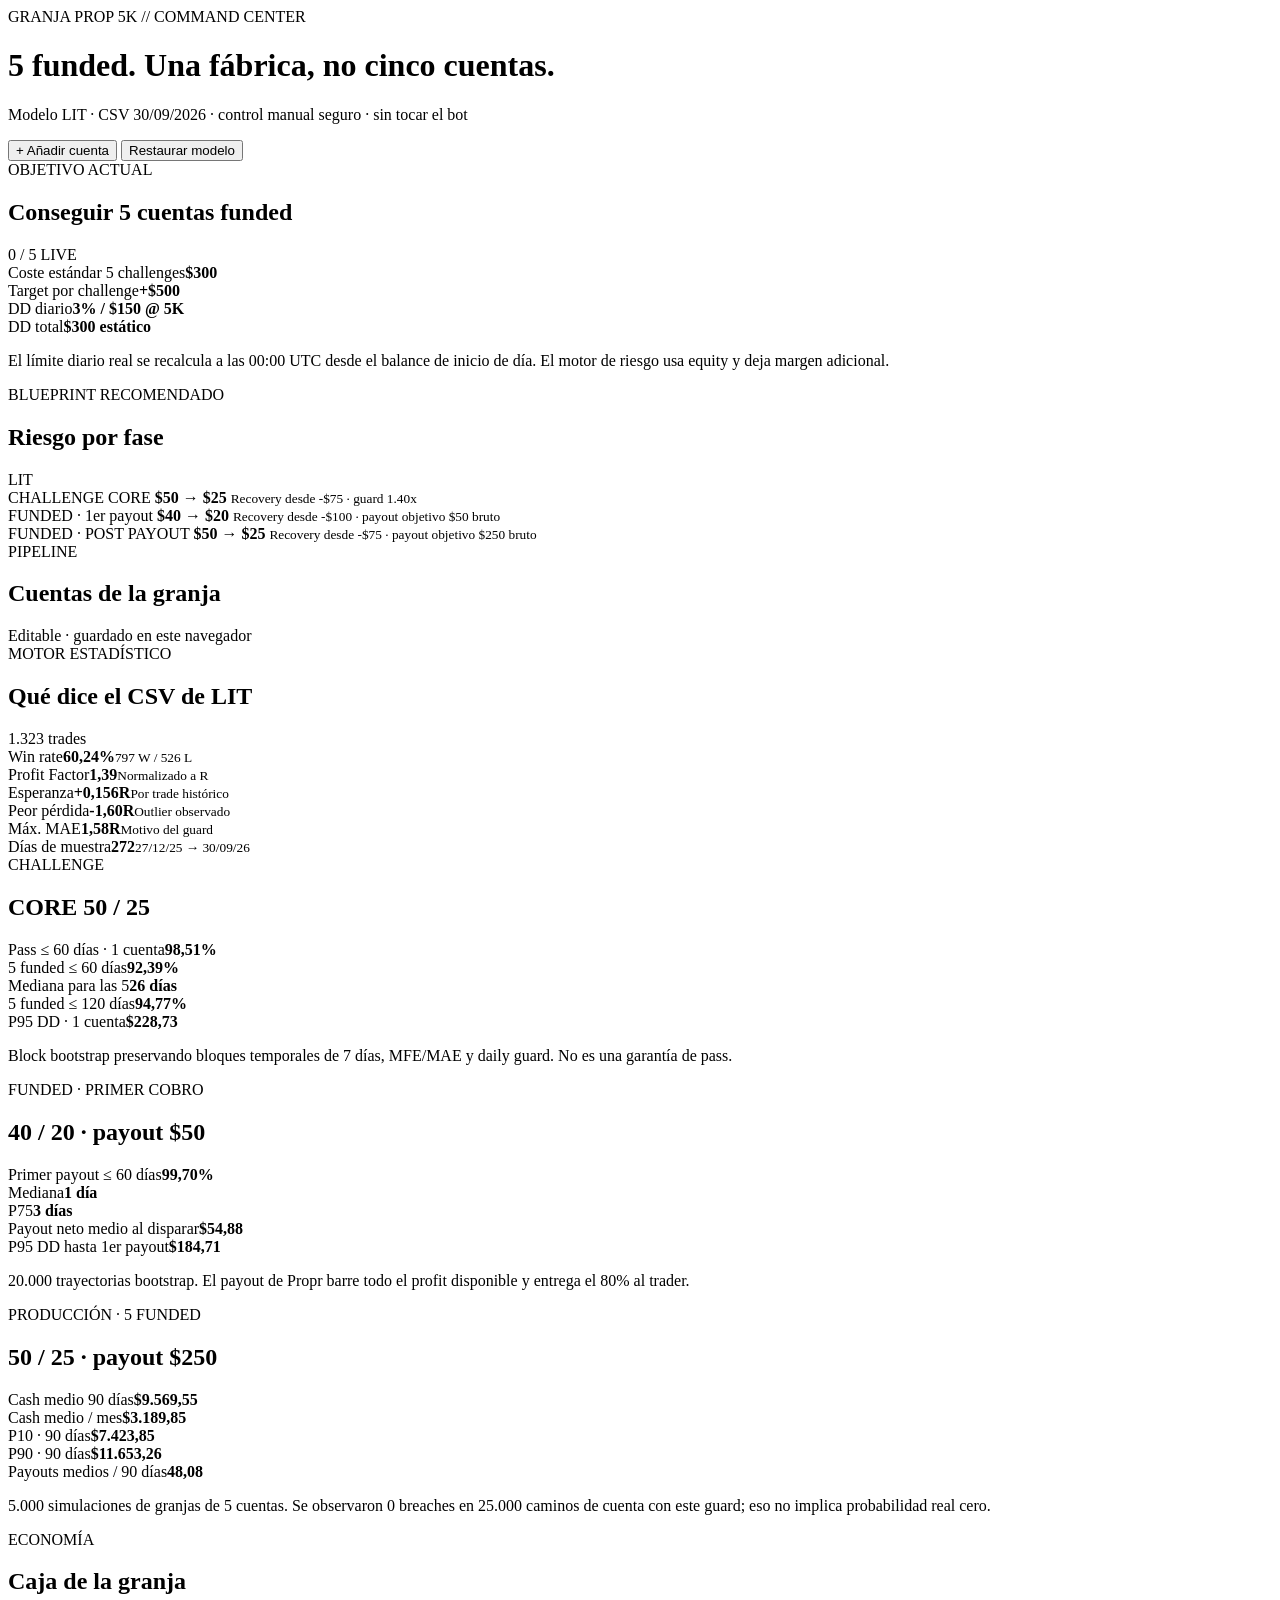
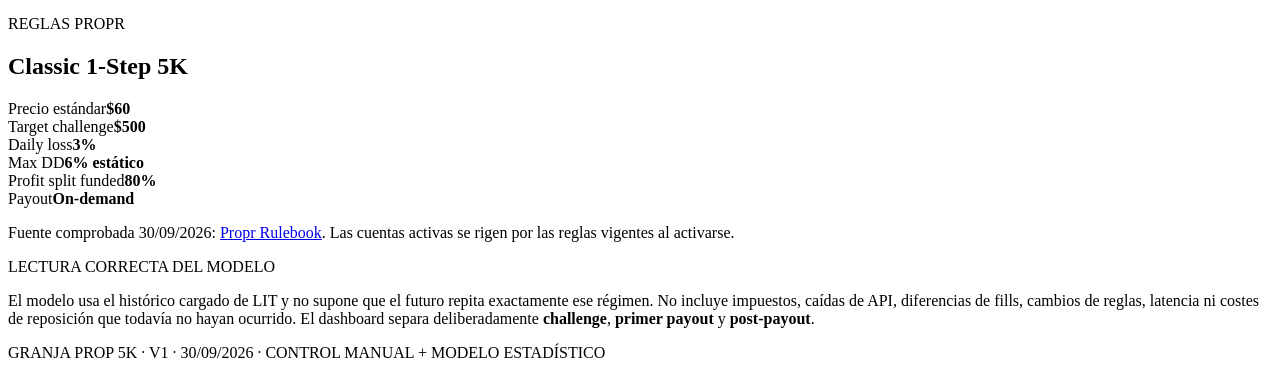
==== granja.html @ 225d1916 "Add GRANJA PROP 5K dashboard" ====
<!doctype html>
<html lang="es">
<head>
<meta charset="utf-8">
<meta name="viewport" content="width=device-width,initial-scale=1,viewport-fit=cover">
<title>GRANJA PROP 5K // COMMAND CENTER</title>
<link rel="stylesheet" href="granja.css">
</head>
<body>
<div class="shell">
  <div class="beam"></div>
  <header class="hero">
    <div>
      <div class="kicker">GRANJA PROP 5K // COMMAND CENTER</div>
      <h1>5 funded. Una fábrica, no cinco cuentas.</h1>
      <p class="sub">Modelo LIT · CSV 30/09/2026 · control manual seguro · sin tocar el bot</p>
    </div>
    <div class="hero-actions">
      <button id="addAccount" class="btn">+ Añadir cuenta</button>
      <button id="resetDemo" class="btn ghost">Restaurar modelo</button>
    </div>
  </header>

  <section class="kpis" id="topKpis"></section>

  <section class="split">
    <article class="panel objective">
      <div class="panel-head">
        <div>
          <span class="eyebrow">OBJETIVO ACTUAL</span>
          <h2 id="nextObjective">Conseguir 5 cuentas funded</h2>
        </div>
        <span class="pill cyan" id="livePill">0 / 5 LIVE</span>
      </div>
      <div class="big-progress"><span id="liveProgress"></span></div>
      <div class="objective-grid">
        <div><span>Coste estándar 5 challenges</span><strong>$300</strong></div>
        <div><span>Target por challenge</span><strong>+$500</strong></div>
        <div><span>DD diario</span><strong>3% / $150 @ 5K</strong></div>
        <div><span>DD total</span><strong>$300 estático</strong></div>
      </div>
      <p class="note">El límite diario real se recalcula a las 00:00 UTC desde el balance de inicio de día. El motor de riesgo usa equity y deja margen adicional.</p>
    </article>

    <article class="panel blueprint">
      <div class="panel-head">
        <div>
          <span class="eyebrow">BLUEPRINT RECOMENDADO</span>
          <h2>Riesgo por fase</h2>
        </div>
        <span class="pill green">LIT</span>
      </div>
      <div class="phase-grid">
        <div class="phase">
          <span>CHALLENGE CORE</span>
          <strong>$50 → $25</strong>
          <small>Recovery desde -$75 · guard 1.40x</small>
        </div>
        <div class="phase">
          <span>FUNDED · 1er payout</span>
          <strong>$40 → $20</strong>
          <small>Recovery desde -$100 · payout objetivo $50 bruto</small>
        </div>
        <div class="phase">
          <span>FUNDED · POST PAYOUT</span>
          <strong>$50 → $25</strong>
          <small>Recovery desde -$75 · payout objetivo $250 bruto</small>
        </div>
      </div>
    </article>
  </section>

  <section class="panel">
    <div class="panel-head">
      <div>
        <span class="eyebrow">PIPELINE</span>
        <h2>Cuentas de la granja</h2>
      </div>
      <span class="muted">Editable · guardado en este navegador</span>
    </div>
    <div id="accountGrid" class="account-grid"></div>
  </section>

  <section class="panel">
    <div class="panel-head">
      <div>
        <span class="eyebrow">MOTOR ESTADÍSTICO</span>
        <h2>Qué dice el CSV de LIT</h2>
      </div>
      <span class="pill amber">1.323 trades</span>
    </div>
    <div class="stats-grid">
      <div class="stat"><span>Win rate</span><strong>60,24%</strong><small>797 W / 526 L</small></div>
      <div class="stat"><span>Profit Factor</span><strong>1,39</strong><small>Normalizado a R</small></div>
      <div class="stat"><span>Esperanza</span><strong>+0,156R</strong><small>Por trade histórico</small></div>
      <div class="stat"><span>Peor pérdida</span><strong>-1,60R</strong><small>Outlier observado</small></div>
      <div class="stat"><span>Máx. MAE</span><strong>1,58R</strong><small>Motivo del guard</small></div>
      <div class="stat"><span>Días de muestra</span><strong>272</strong><small>27/12/25 → 30/09/26</small></div>
    </div>
  </section>

  <section class="sim-grid">
    <article class="panel sim-card">
      <span class="eyebrow">CHALLENGE</span>
      <h2>CORE 50 / 25</h2>
      <div class="metric-row"><span>Pass ≤ 60 días · 1 cuenta</span><strong>98,51%</strong></div>
      <div class="metric-row"><span>5 funded ≤ 60 días</span><strong>92,39%</strong></div>
      <div class="metric-row"><span>Mediana para las 5</span><strong>26 días</strong></div>
      <div class="metric-row"><span>5 funded ≤ 120 días</span><strong>94,77%</strong></div>
      <div class="metric-row"><span>P95 DD · 1 cuenta</span><strong>$228,73</strong></div>
      <p class="note">Block bootstrap preservando bloques temporales de 7 días, MFE/MAE y daily guard. No es una garantía de pass.</p>
    </article>

    <article class="panel sim-card">
      <span class="eyebrow">FUNDED · PRIMER COBRO</span>
      <h2>40 / 20 · payout $50</h2>
      <div class="metric-row"><span>Primer payout ≤ 60 días</span><strong>99,70%</strong></div>
      <div class="metric-row"><span>Mediana</span><strong>1 día</strong></div>
      <div class="metric-row"><span>P75</span><strong>3 días</strong></div>
      <div class="metric-row"><span>Payout neto medio al disparar</span><strong>$54,88</strong></div>
      <div class="metric-row"><span>P95 DD hasta 1er payout</span><strong>$184,71</strong></div>
      <p class="note">20.000 trayectorias bootstrap. El payout de Propr barre todo el profit disponible y entrega el 80% al trader.</p>
    </article>

    <article class="panel sim-card accent">
      <span class="eyebrow">PRODUCCIÓN · 5 FUNDED</span>
      <h2>50 / 25 · payout $250</h2>
      <div class="metric-row"><span>Cash medio 90 días</span><strong>$9.569,55</strong></div>
      <div class="metric-row"><span>Cash medio / mes</span><strong>$3.189,85</strong></div>
      <div class="metric-row"><span>P10 · 90 días</span><strong>$7.423,85</strong></div>
      <div class="metric-row"><span>P90 · 90 días</span><strong>$11.653,26</strong></div>
      <div class="metric-row"><span>Payouts medios / 90 días</span><strong>48,08</strong></div>
      <p class="note">5.000 simulaciones de granjas de 5 cuentas. Se observaron 0 breaches en 25.000 caminos de cuenta con este guard; eso no implica probabilidad real cero.</p>
    </article>
  </section>

  <section class="split">
    <article class="panel">
      <div class="panel-head">
        <div><span class="eyebrow">ECONOMÍA</span><h2>Caja de la granja</h2></div>
      </div>
      <div class="cash-grid" id="cashGrid"></div>
      <div class="breakbar"><span id="breakBar"></span></div>
      <p class="note" id="cashNote"></p>
    </article>

    <article class="panel">
      <div class="panel-head">
        <div><span class="eyebrow">REGLAS PROPR</span><h2>Classic 1-Step 5K</h2></div>
      </div>
      <div class="rules">
        <div><span>Precio estándar</span><strong>$60</strong></div>
        <div><span>Target challenge</span><strong>$500</strong></div>
        <div><span>Daily loss</span><strong>3%</strong></div>
        <div><span>Max DD</span><strong>6% estático</strong></div>
        <div><span>Profit split funded</span><strong>80%</strong></div>
        <div><span>Payout</span><strong>On-demand</strong></div>
      </div>
      <p class="note">Fuente comprobada 30/09/2026: <a href="https://www.propr.buzz/rules" target="_blank" rel="noreferrer">Propr Rulebook</a>. Las cuentas activas se rigen por las reglas vigentes al activarse.</p>
    </article>
  </section>

  <section class="panel caution">
    <span class="eyebrow">LECTURA CORRECTA DEL MODELO</span>
    <p>El modelo usa el histórico cargado de LIT y no supone que el futuro repita exactamente ese régimen. No incluye impuestos, caídas de API, diferencias de fills, cambios de reglas, latencia ni costes de reposición que todavía no hayan ocurrido. El dashboard separa deliberadamente <b>challenge</b>, <b>primer payout</b> y <b>post-payout</b>.</p>
  </section>

  <footer>GRANJA PROP 5K · V1 · 30/09/2026 · CONTROL MANUAL + MODELO ESTADÍSTICO</footer>
</div>

<script src="granja.js"></script>
</body>
</html>
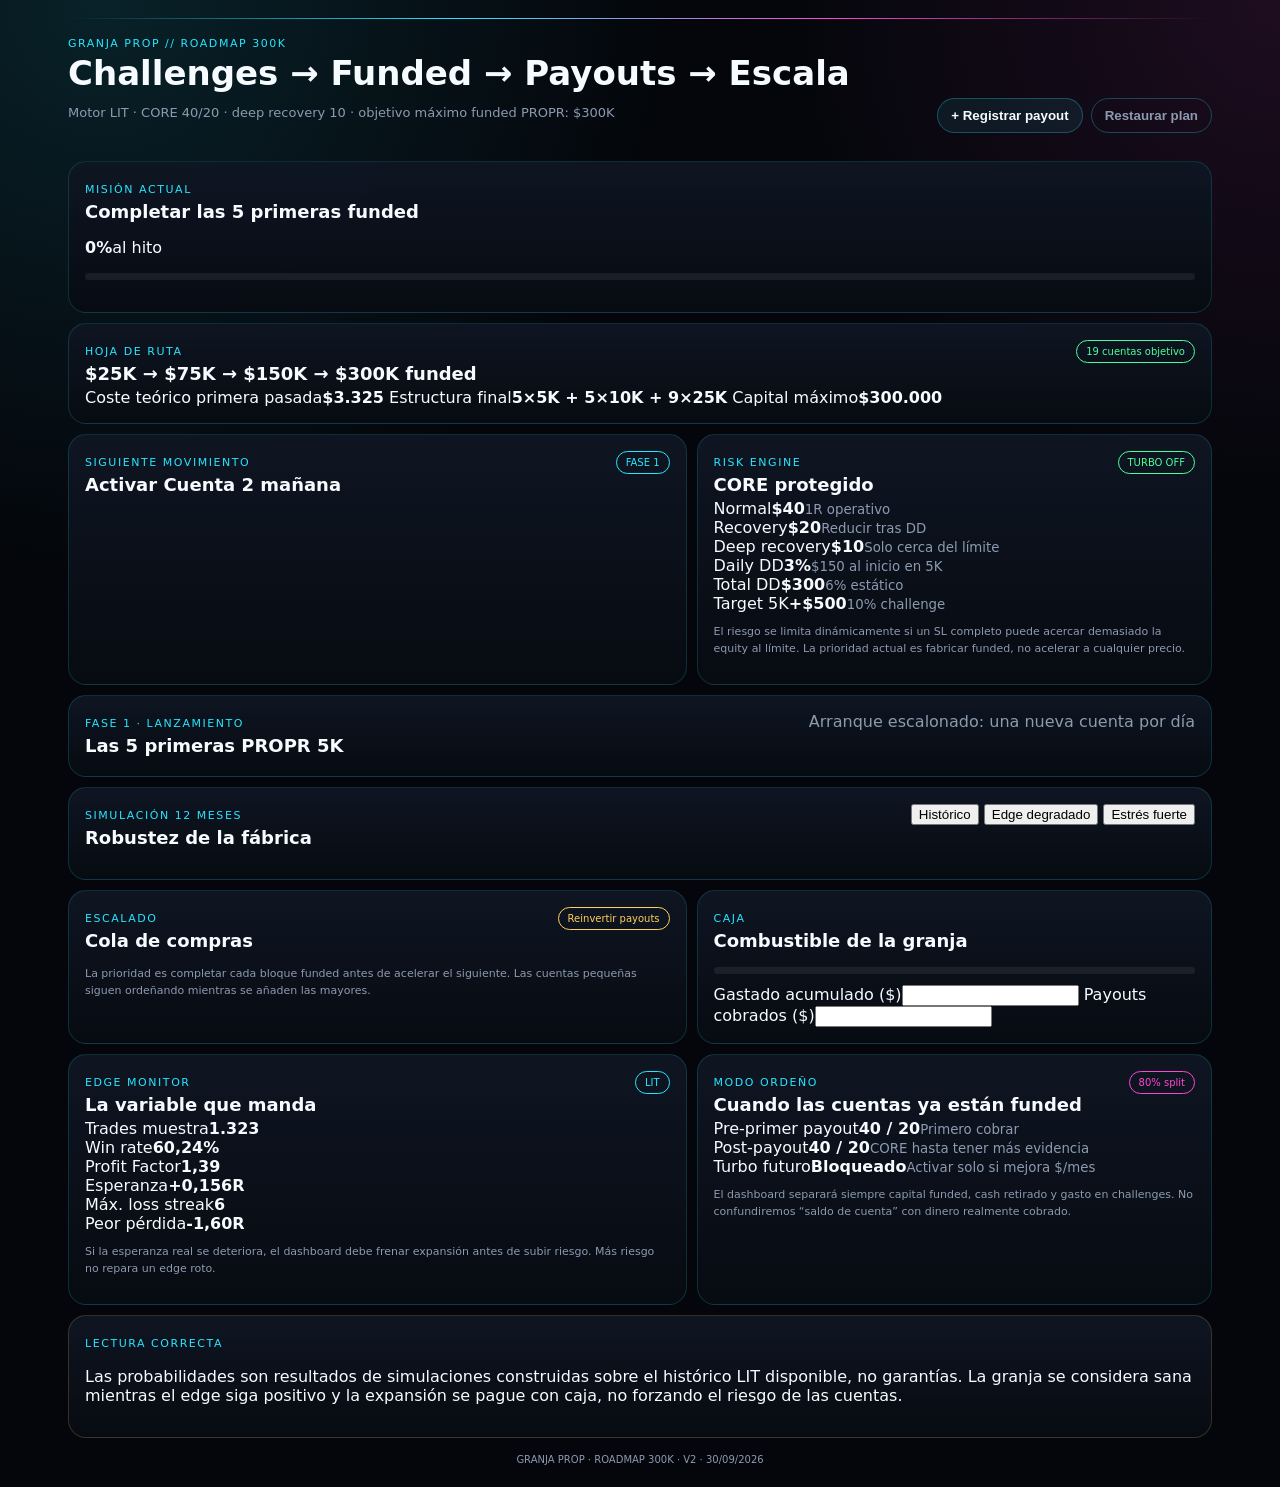
==== commit 2267bb00: "Upgrade GRANJA dashboard roadmap to 300K" ====
--- a/granja.html
+++ b/granja.html
@@ -3,80 +3,97 @@
 <head>
 <meta charset="utf-8">
 <meta name="viewport" content="width=device-width,initial-scale=1,viewport-fit=cover">
-<title>GRANJA PROP 5K // COMMAND CENTER</title>
+<title>GRANJA PROP 5K // ROADMAP 300K</title>
 <link rel="stylesheet" href="granja.css">
 </head>
 <body>
 <div class="shell">
   <div class="beam"></div>
+
   <header class="hero">
     <div>
-      <div class="kicker">GRANJA PROP 5K // COMMAND CENTER</div>
-      <h1>5 funded. Una fábrica, no cinco cuentas.</h1>
-      <p class="sub">Modelo LIT · CSV 30/09/2026 · control manual seguro · sin tocar el bot</p>
+      <div class="kicker">GRANJA PROP // ROADMAP 300K</div>
+      <h1>Challenges → Funded → Payouts → Escala</h1>
+      <p class="sub">Motor LIT · CORE 40/20 · deep recovery 10 · objetivo máximo funded PROPR: $300K</p>
     </div>
     <div class="hero-actions">
-      <button id="addAccount" class="btn">+ Añadir cuenta</button>
-      <button id="resetDemo" class="btn ghost">Restaurar modelo</button>
+      <button class="btn" id="addPayout">+ Registrar payout</button>
+      <button class="btn ghost" id="resetDemo">Restaurar plan</button>
     </div>
   </header>
 
   <section class="kpis" id="topKpis"></section>
 
+  <section class="panel mission">
+    <div class="mission-head">
+      <div>
+        <span class="eyebrow">MISIÓN ACTUAL</span>
+        <h2 id="missionTitle">Completar las 5 primeras funded</h2>
+        <p class="mission-copy" id="missionCopy"></p>
+      </div>
+      <div class="mission-ring" id="missionRing">
+        <div><strong id="missionPct">0%</strong><span>al hito</span></div>
+      </div>
+    </div>
+    <div class="big-progress"><span id="missionBar"></span></div>
+    <div class="mission-grid" id="missionGrid"></div>
+  </section>
+
+  <section class="panel">
+    <div class="panel-head">
+      <div>
+        <span class="eyebrow">HOJA DE RUTA</span>
+        <h2>$25K → $75K → $150K → $300K funded</h2>
+      </div>
+      <span class="pill green">19 cuentas objetivo</span>
+    </div>
+    <div class="roadmap" id="roadmap"></div>
+    <div class="roadmap-summary">
+      <span>Coste teórico primera pasada</span><strong>$3.325</strong>
+      <span>Estructura final</span><strong>5×5K + 5×10K + 9×25K</strong>
+      <span>Capital máximo</span><strong>$300.000</strong>
+    </div>
+  </section>
+
   <section class="split">
-    <article class="panel objective">
+    <article class="panel">
       <div class="panel-head">
         <div>
-          <span class="eyebrow">OBJETIVO ACTUAL</span>
-          <h2 id="nextObjective">Conseguir 5 cuentas funded</h2>
+          <span class="eyebrow">SIGUIENTE MOVIMIENTO</span>
+          <h2 id="nextActionTitle">Activar Cuenta 2 mañana</h2>
         </div>
-        <span class="pill cyan" id="livePill">0 / 5 LIVE</span>
+        <span class="pill cyan" id="nextBuyBadge">FASE 1</span>
       </div>
-      <div class="big-progress"><span id="liveProgress"></span></div>
-      <div class="objective-grid">
-        <div><span>Coste estándar 5 challenges</span><strong>$300</strong></div>
-        <div><span>Target por challenge</span><strong>+$500</strong></div>
-        <div><span>DD diario</span><strong>3% / $150 @ 5K</strong></div>
-        <div><span>DD total</span><strong>$300 estático</strong></div>
-      </div>
-      <p class="note">El límite diario real se recalcula a las 00:00 UTC desde el balance de inicio de día. El motor de riesgo usa equity y deja margen adicional.</p>
+      <div class="next-action" id="nextAction"></div>
     </article>
 
-    <article class="panel blueprint">
+    <article class="panel">
       <div class="panel-head">
         <div>
-          <span class="eyebrow">BLUEPRINT RECOMENDADO</span>
-          <h2>Riesgo por fase</h2>
+          <span class="eyebrow">RISK ENGINE</span>
+          <h2>CORE protegido</h2>
         </div>
-        <span class="pill green">LIT</span>
+        <span class="pill green">TURBO OFF</span>
       </div>
-      <div class="phase-grid">
-        <div class="phase">
-          <span>CHALLENGE CORE</span>
-          <strong>$50 → $25</strong>
-          <small>Recovery desde -$75 · guard 1.40x</small>
-        </div>
-        <div class="phase">
-          <span>FUNDED · 1er payout</span>
-          <strong>$40 → $20</strong>
-          <small>Recovery desde -$100 · payout objetivo $50 bruto</small>
-        </div>
-        <div class="phase">
-          <span>FUNDED · POST PAYOUT</span>
-          <strong>$50 → $25</strong>
-          <small>Recovery desde -$75 · payout objetivo $250 bruto</small>
-        </div>
+      <div class="risk-grid">
+        <div><span>Normal</span><strong>$40</strong><small>1R operativo</small></div>
+        <div><span>Recovery</span><strong>$20</strong><small>Reducir tras DD</small></div>
+        <div><span>Deep recovery</span><strong>$10</strong><small>Solo cerca del límite</small></div>
+        <div><span>Daily DD</span><strong>3%</strong><small>$150 al inicio en 5K</small></div>
+        <div><span>Total DD</span><strong>$300</strong><small>6% estático</small></div>
+        <div><span>Target 5K</span><strong>+$500</strong><small>10% challenge</small></div>
       </div>
+      <p class="note">El riesgo se limita dinámicamente si un SL completo puede acercar demasiado la equity al límite. La prioridad actual es fabricar funded, no acelerar a cualquier precio.</p>
     </article>
   </section>
 
   <section class="panel">
     <div class="panel-head">
       <div>
-        <span class="eyebrow">PIPELINE</span>
-        <h2>Cuentas de la granja</h2>
+        <span class="eyebrow">FASE 1 · LANZAMIENTO</span>
+        <h2>Las 5 primeras PROPR 5K</h2>
       </div>
-      <span class="muted">Editable · guardado en este navegador</span>
+      <span class="muted">Arranque escalonado: una nueva cuenta por día</span>
     </div>
     <div id="accountGrid" class="account-grid"></div>
   </section>
@@ -84,90 +101,94 @@
   <section class="panel">
     <div class="panel-head">
       <div>
-        <span class="eyebrow">MOTOR ESTADÍSTICO</span>
-        <h2>Qué dice el CSV de LIT</h2>
+        <span class="eyebrow">SIMULACIÓN 12 MESES</span>
+        <h2>Robustez de la fábrica</h2>
       </div>
-      <span class="pill amber">1.323 trades</span>
+      <div class="scenario-tabs" id="scenarioTabs">
+        <button data-s="base" class="active">Histórico</button>
+        <button data-s="degraded">Edge degradado</button>
+        <button data-s="stress">Estrés fuerte</button>
+      </div>
     </div>
-    <div class="stats-grid">
-      <div class="stat"><span>Win rate</span><strong>60,24%</strong><small>797 W / 526 L</small></div>
-      <div class="stat"><span>Profit Factor</span><strong>1,39</strong><small>Normalizado a R</small></div>
-      <div class="stat"><span>Esperanza</span><strong>+0,156R</strong><small>Por trade histórico</small></div>
-      <div class="stat"><span>Peor pérdida</span><strong>-1,60R</strong><small>Outlier observado</small></div>
-      <div class="stat"><span>Máx. MAE</span><strong>1,58R</strong><small>Motivo del guard</small></div>
-      <div class="stat"><span>Días de muestra</span><strong>272</strong><small>27/12/25 → 30/09/26</small></div>
-    </div>
+    <div class="scenario-hero" id="scenarioHero"></div>
+    <div class="scenario-grid" id="scenarioGrid"></div>
+    <p class="note" id="scenarioNote"></p>
   </section>
 
-  <section class="sim-grid">
-    <article class="panel sim-card">
-      <span class="eyebrow">CHALLENGE</span>
-      <h2>CORE 50 / 25</h2>
-      <div class="metric-row"><span>Pass ≤ 60 días · 1 cuenta</span><strong>98,51%</strong></div>
-      <div class="metric-row"><span>5 funded ≤ 60 días</span><strong>92,39%</strong></div>
-      <div class="metric-row"><span>Mediana para las 5</span><strong>26 días</strong></div>
-      <div class="metric-row"><span>5 funded ≤ 120 días</span><strong>94,77%</strong></div>
-      <div class="metric-row"><span>P95 DD · 1 cuenta</span><strong>$228,73</strong></div>
-      <p class="note">Block bootstrap preservando bloques temporales de 7 días, MFE/MAE y daily guard. No es una garantía de pass.</p>
+  <section class="split">
+    <article class="panel">
+      <div class="panel-head">
+        <div>
+          <span class="eyebrow">ESCALADO</span>
+          <h2>Cola de compras</h2>
+        </div>
+        <span class="pill amber">Reinvertir payouts</span>
+      </div>
+      <div class="ladder" id="ladder"></div>
+      <p class="note">La prioridad es completar cada bloque funded antes de acelerar el siguiente. Las cuentas pequeñas siguen ordeñando mientras se añaden las mayores.</p>
     </article>
 
-    <article class="panel sim-card">
-      <span class="eyebrow">FUNDED · PRIMER COBRO</span>
-      <h2>40 / 20 · payout $50</h2>
-      <div class="metric-row"><span>Primer payout ≤ 60 días</span><strong>99,70%</strong></div>
-      <div class="metric-row"><span>Mediana</span><strong>1 día</strong></div>
-      <div class="metric-row"><span>P75</span><strong>3 días</strong></div>
-      <div class="metric-row"><span>Payout neto medio al disparar</span><strong>$54,88</strong></div>
-      <div class="metric-row"><span>P95 DD hasta 1er payout</span><strong>$184,71</strong></div>
-      <p class="note">20.000 trayectorias bootstrap. El payout de Propr barre todo el profit disponible y entrega el 80% al trader.</p>
-    </article>
-
-    <article class="panel sim-card accent">
-      <span class="eyebrow">PRODUCCIÓN · 5 FUNDED</span>
-      <h2>50 / 25 · payout $250</h2>
-      <div class="metric-row"><span>Cash medio 90 días</span><strong>$9.569,55</strong></div>
-      <div class="metric-row"><span>Cash medio / mes</span><strong>$3.189,85</strong></div>
-      <div class="metric-row"><span>P10 · 90 días</span><strong>$7.423,85</strong></div>
-      <div class="metric-row"><span>P90 · 90 días</span><strong>$11.653,26</strong></div>
-      <div class="metric-row"><span>Payouts medios / 90 días</span><strong>48,08</strong></div>
-      <p class="note">5.000 simulaciones de granjas de 5 cuentas. Se observaron 0 breaches en 25.000 caminos de cuenta con este guard; eso no implica probabilidad real cero.</p>
+    <article class="panel">
+      <div class="panel-head">
+        <div>
+          <span class="eyebrow">CAJA</span>
+          <h2>Combustible de la granja</h2>
+        </div>
+      </div>
+      <div class="cash-grid" id="cashGrid"></div>
+      <div class="breakbar"><span id="breakBar"></span></div>
+      <p class="note" id="cashNote"></p>
+      <div class="cash-edit">
+        <label>Gastado acumulado ($)<input id="spentInput" type="number" min="0" step="1"></label>
+        <label>Payouts cobrados ($)<input id="withdrawnInput" type="number" min="0" step="1"></label>
+      </div>
     </article>
   </section>
 
   <section class="split">
     <article class="panel">
       <div class="panel-head">
-        <div><span class="eyebrow">ECONOMÍA</span><h2>Caja de la granja</h2></div>
+        <div>
+          <span class="eyebrow">EDGE MONITOR</span>
+          <h2>La variable que manda</h2>
+        </div>
+        <span class="pill cyan">LIT</span>
       </div>
-      <div class="cash-grid" id="cashGrid"></div>
-      <div class="breakbar"><span id="breakBar"></span></div>
-      <p class="note" id="cashNote"></p>
+      <div class="edge-grid">
+        <div><span>Trades muestra</span><strong>1.323</strong></div>
+        <div><span>Win rate</span><strong>60,24%</strong></div>
+        <div><span>Profit Factor</span><strong>1,39</strong></div>
+        <div><span>Esperanza</span><strong>+0,156R</strong></div>
+        <div><span>Máx. loss streak</span><strong>6</strong></div>
+        <div><span>Peor pérdida</span><strong>-1,60R</strong></div>
+      </div>
+      <p class="note">Si la esperanza real se deteriora, el dashboard debe frenar expansión antes de subir riesgo. Más riesgo no repara un edge roto.</p>
     </article>
 
     <article class="panel">
       <div class="panel-head">
-        <div><span class="eyebrow">REGLAS PROPR</span><h2>Classic 1-Step 5K</h2></div>
+        <div>
+          <span class="eyebrow">MODO ORDEÑO</span>
+          <h2>Cuando las cuentas ya están funded</h2>
+        </div>
+        <span class="pill pink">80% split</span>
       </div>
-      <div class="rules">
-        <div><span>Precio estándar</span><strong>$60</strong></div>
-        <div><span>Target challenge</span><strong>$500</strong></div>
-        <div><span>Daily loss</span><strong>3%</strong></div>
-        <div><span>Max DD</span><strong>6% estático</strong></div>
-        <div><span>Profit split funded</span><strong>80%</strong></div>
-        <div><span>Payout</span><strong>On-demand</strong></div>
+      <div class="milk-grid">
+        <div><span>Pre-primer payout</span><strong>40 / 20</strong><small>Primero cobrar</small></div>
+        <div><span>Post-payout</span><strong>40 / 20</strong><small>CORE hasta tener más evidencia</small></div>
+        <div><span>Turbo futuro</span><strong>Bloqueado</strong><small>Activar solo si mejora $/mes</small></div>
       </div>
-      <p class="note">Fuente comprobada 30/09/2026: <a href="https://www.propr.buzz/rules" target="_blank" rel="noreferrer">Propr Rulebook</a>. Las cuentas activas se rigen por las reglas vigentes al activarse.</p>
+      <p class="note">El dashboard separará siempre capital funded, cash retirado y gasto en challenges. No confundiremos “saldo de cuenta” con dinero realmente cobrado.</p>
     </article>
   </section>
 
   <section class="panel caution">
-    <span class="eyebrow">LECTURA CORRECTA DEL MODELO</span>
-    <p>El modelo usa el histórico cargado de LIT y no supone que el futuro repita exactamente ese régimen. No incluye impuestos, caídas de API, diferencias de fills, cambios de reglas, latencia ni costes de reposición que todavía no hayan ocurrido. El dashboard separa deliberadamente <b>challenge</b>, <b>primer payout</b> y <b>post-payout</b>.</p>
+    <span class="eyebrow">LECTURA CORRECTA</span>
+    <p>Las probabilidades son resultados de simulaciones construidas sobre el histórico LIT disponible, no garantías. La granja se considera sana mientras el edge siga positivo y la expansión se pague con caja, no forzando el riesgo de las cuentas.</p>
   </section>
 
-  <footer>GRANJA PROP 5K · V1 · 30/09/2026 · CONTROL MANUAL + MODELO ESTADÍSTICO</footer>
+  <footer>GRANJA PROP · ROADMAP 300K · V2 · 30/09/2026</footer>
 </div>
-
 <script src="granja.js"></script>
 </body>
 </html>
--- a/granja.css
+++ b/granja.css
@@ -0,0 +1 @@
+:root{--bg:#04060b;--panel:#0a0f18;--panel2:#0f1623;--cyan:#27e5ff;--green:#4bff9b;--amber:#ffd15c;--red:#ff5f79;--pink:#ff46d1;--text:#f5fbff;--muted:#8c9ab0;--line:rgba(39,229,255,.16)}*{box-sizing:border-box}body{margin:0;background:radial-gradient(circle at 8% 0,rgba(39,229,255,.12),transparent 30%),radial-gradient(circle at 100% 0,rgba(255,70,209,.10),transparent 26%),var(--bg);color:var(--text);font-family:Inter,system-ui,-apple-system,Segoe UI,Roboto,sans-serif}.shell{max-width:1180px;margin:auto;padding:18px}.beam{height:1px;background:linear-gradient(90deg,transparent,var(--cyan),var(--pink),transparent);margin-bottom:18px}.hero{display:flex;justify-content:space-between;gap:18px;align-items:flex-end;margin-bottom:14px}.kicker,.eyebrow{font-size:11px;letter-spacing:.14em;text-transform:uppercase;color:var(--cyan)}h1{font-size:34px;margin:6px 0 4px;line-height:1.05}h2{font-size:18px;margin:4px 0}.sub,.muted,.note,small{color:var(--muted)}.sub{font-size:13px}.hero-actions{display:flex;gap:8px;flex-wrap:wrap}.btn{border:1px solid rgba(39,229,255,.28);background:rgba(39,229,255,.08);color:var(--text);border-radius:999px;padding:9px 13px;font-weight:700;cursor:pointer}.btn.ghost{background:transparent;color:var(--muted)}.kpis{display:grid;grid-template-columns:repeat(5,1fr);gap:10px;margin:14px 0}.kpi,.panel{background:linear-gradient(180deg,rgba(15,22,35,.96),rgba(7,11,18,.96));border:1px solid var(--line);border-radius:18px}.kpi{padding:14px}.kpi span{font-size:10px;letter-spacing:.10em;text-transform:uppercase;color:var(--muted)}.kpi strong{display:block;font-size:27px;margin-top:4px}.split{display:grid;grid-template-columns:1.2fr 1fr;gap:10px}.panel{padding:16px;margin-top:10px}.panel-head{display:flex;align-items:flex-start;justify-content:space-between;gap:14px}.pill{border-radius:999px;padding:5px 9px;font-size:10px;border:1px solid currentColor;white-space:nowrap}.cyan{color:var(--cyan)}.green{color:var(--green)}.amber{color:var(--amber)}.red{color:var(--red)}.pink{color:var(--pink)}.big-progress,.breakbar,.progress{height:7px;background:rgba(255,255,255,.07);border-radius:999px;overflow:hidden}.big-progress{margin:16px 0}.big-progress span,.breakbar span,.progress span{display:block;height:100%;background:linear-gradient(90deg,var(--cyan),var(--green));width:0}.objective-grid,.phase-grid,.stats-grid,.cash-grid,.rules{display:grid;gap:10px}.objective-grid{grid-template-columns:repeat(2,1fr)}.objective-grid div,.phase,.stat,.cash-grid div,.rules div{background:rgba(255,255,255,.025);border:1px solid rgba(255,255,255,.055);border-radius:12px;padding:11px}.objective-grid span,.phase span,.stat span,.cash-grid span,.rules span{display:block;color:var(--muted);font-size:10px;text-transform:uppercase;letter-spacing:.08em}.objective-grid strong,.phase strong,.stat strong,.cash-grid strong,.rules strong{display:block;margin-top:4px;font-size:17px}.phase-grid{grid-template-columns:1fr}.account-grid{display:grid;grid-template-columns:repeat(5,1fr);gap:10px}.account-card{background:rgba(255,255,255,.025);border:1px solid rgba(255,255,255,.06);border-radius:15px;padding:12px}.account-top{display:flex;justify-content:space-between;gap:8px}.account-name{font-weight:800}.account-meta{font-size:10px;color:var(--muted);margin-top:3px}.account-card select,.account-card input{width:100%;margin-top:8px;background:#0b111c;color:var(--text);border:1px solid rgba(255,255,255,.08);border-radius:10px;padding:8px}.account-card label{display:block;font-size:10px;color:var(--muted);margin-top:8px}.account-bottom{display:grid;grid-template-columns:1fr 1fr;gap:6px;margin-top:8px}.account-bottom div{background:rgba(255,255,255,.025);border-radius:9px;padding:7px}.account-bottom span{display:block;color:var(--muted);font-size:9px;text-transform:uppercase}.account-bottom strong{font-size:12px}.stats-grid{grid-template-columns:repeat(6,1fr)}.sim-grid{display:grid;grid-template-columns:repeat(3,1fr);gap:10px}.sim-card.accent{border-color:rgba(75,255,155,.28);box-shadow:0 0 34px rgba(75,255,155,.05)}.metric-row{display:flex;justify-content:space-between;gap:12px;padding:9px 0;border-bottom:1px solid rgba(255,255,255,.055);font-size:12px}.metric-row:last-of-type{border-bottom:none}.metric-row strong{color:var(--green)}.cash-grid{grid-template-columns:repeat(3,1fr)}.rules{grid-template-columns:repeat(2,1fr)}.note{font-size:11px;line-height:1.55;margin-top:10px}.note a{color:var(--cyan)}.breakbar{margin-top:12px}.caution{border-color:rgba(255,209,92,.18)}footer{text-align:center;color:var(--muted);font-size:10px;padding:16px 0 4px}.danger{color:var(--red)}@media(max-width:900px){.hero{display:block}.hero-actions{margin-top:12px}.kpis{grid-template-columns:repeat(2,1fr)}.split,.sim-grid{grid-template-columns:1fr}.account-grid{grid-template-columns:repeat(2,1fr)}.stats-grid{grid-template-columns:repeat(3,1fr)}}@media(max-width:560px){.shell{padding:12px}h1{font-size:27px}.account-grid,.stats-grid,.objective-grid,.cash-grid,.rules{grid-template-columns:1fr}.kpis{grid-template-columns:1fr 1fr}.kpi strong{font-size:22px}}
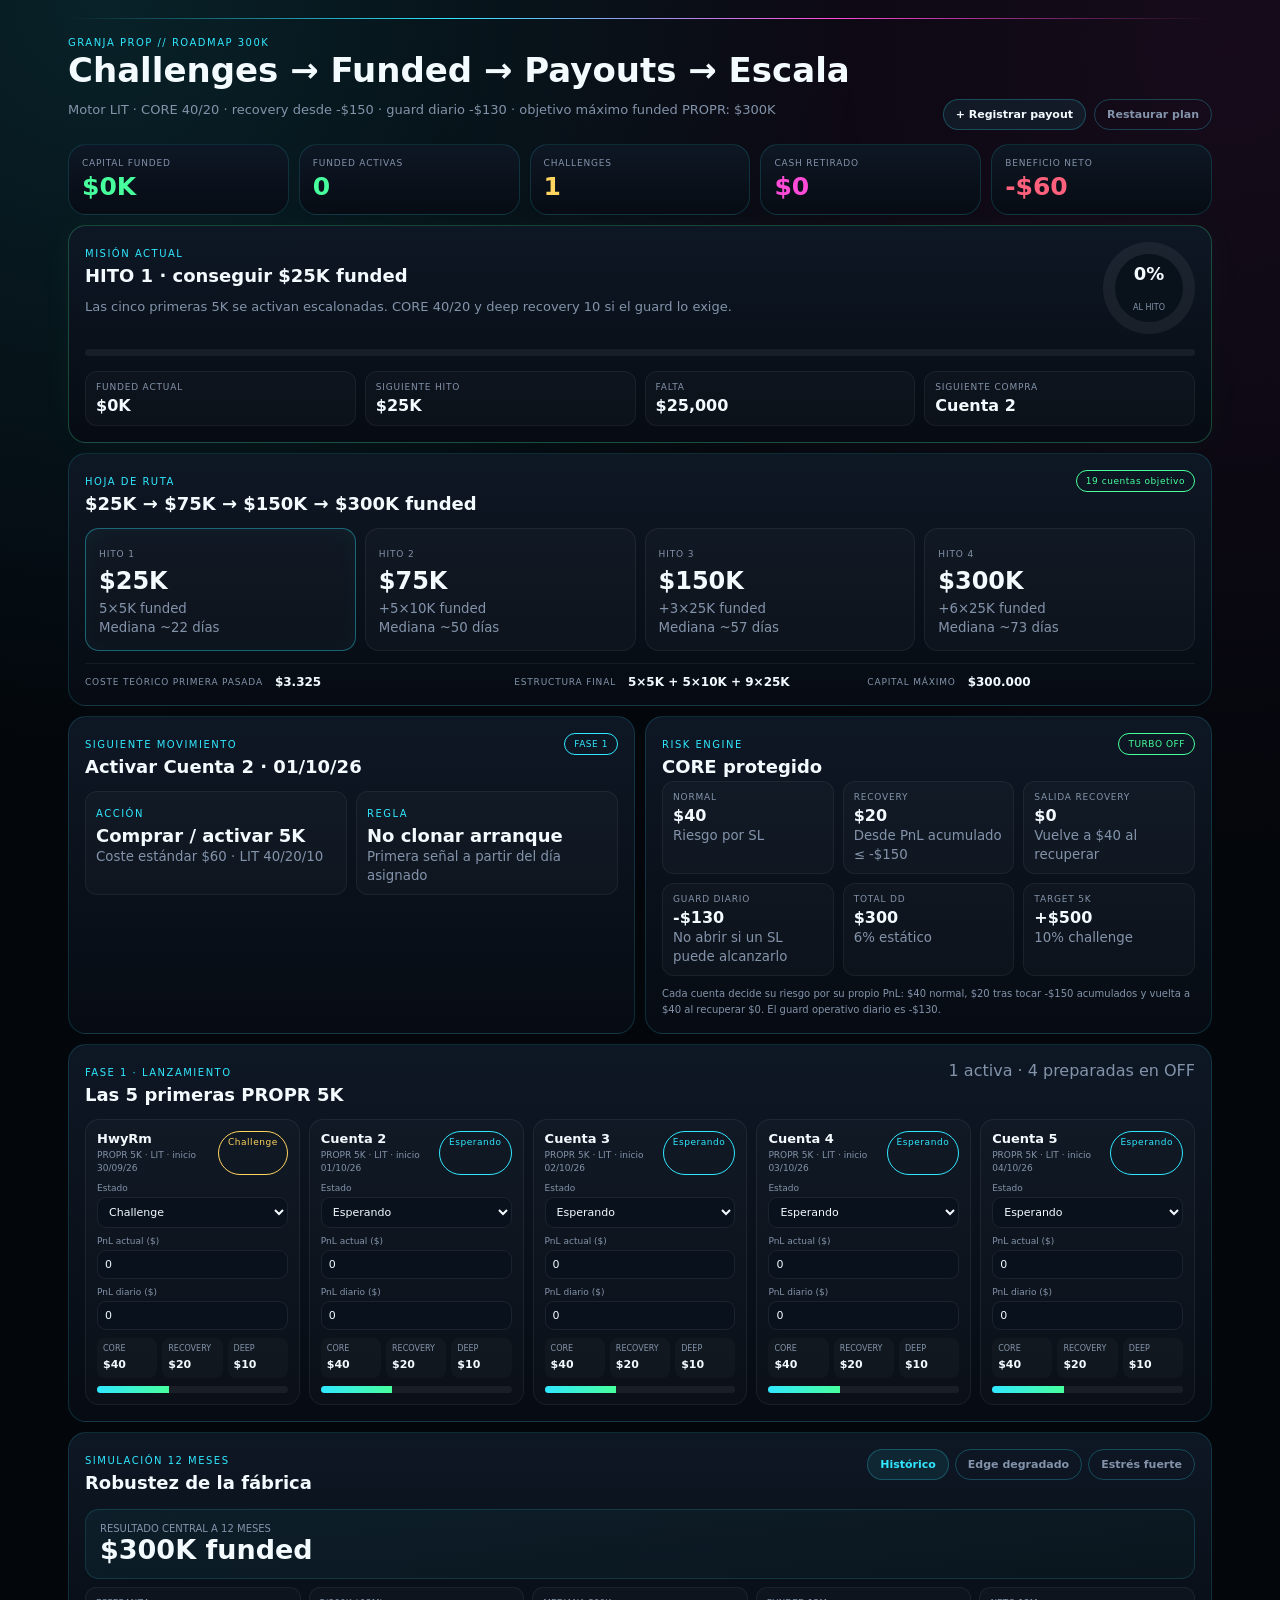
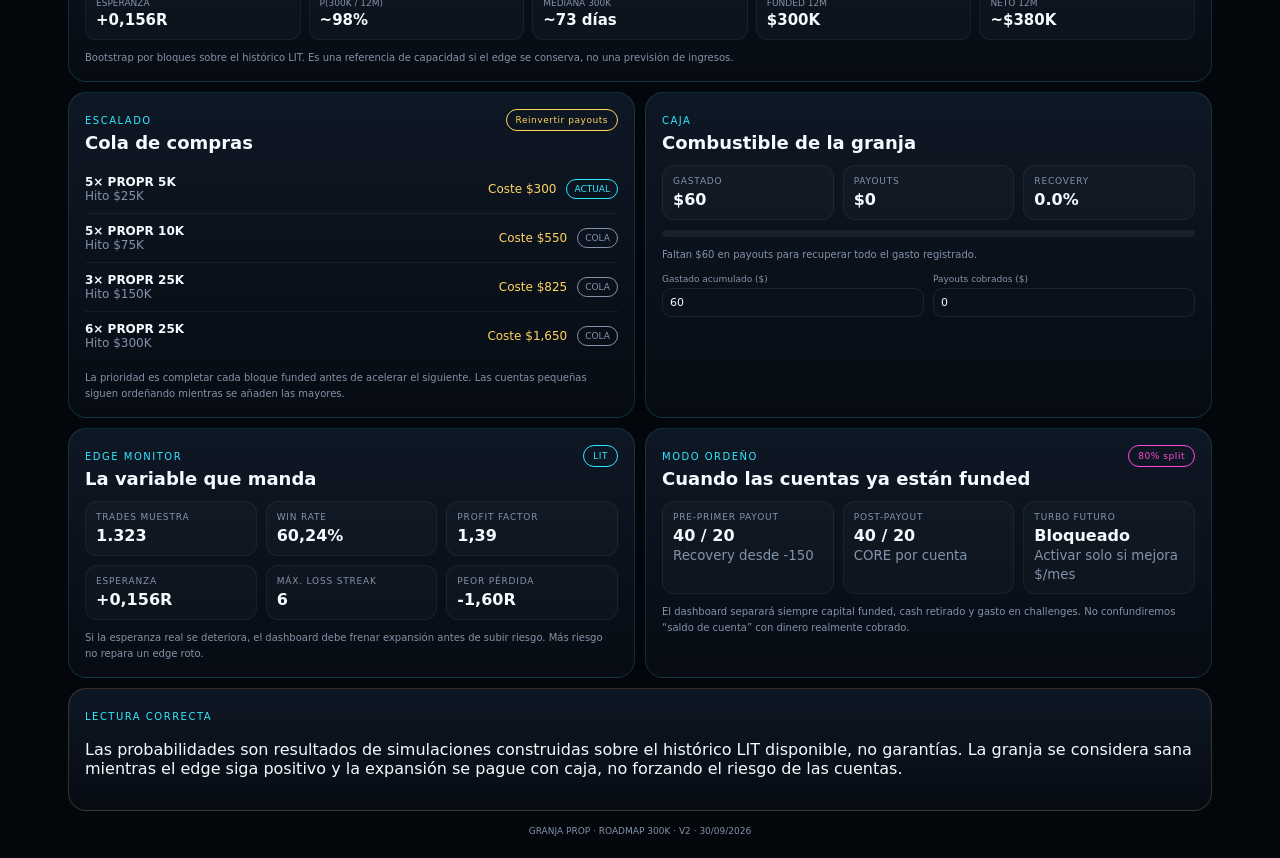
==== commit 3e96130e: "Update GRANJA PROP dashboard for five live 5K accounts" ====
--- a/granja.html
+++ b/granja.html
@@ -14,7 +14,7 @@
     <div>
       <div class="kicker">GRANJA PROP // ROADMAP 300K</div>
       <h1>Challenges → Funded → Payouts → Escala</h1>
-      <p class="sub">Motor LIT · CORE 40/20 · deep recovery 10 · objetivo máximo funded PROPR: $300K</p>
+      <p class="sub">Motor LIT · CORE 40/20 · recovery desde -$150 · guard diario -$130 · objetivo máximo funded PROPR: $300K</p>
     </div>
     <div class="hero-actions">
       <button class="btn" id="addPayout">+ Registrar payout</button>
@@ -60,7 +60,7 @@
       <div class="panel-head">
         <div>
           <span class="eyebrow">SIGUIENTE MOVIMIENTO</span>
-          <h2 id="nextActionTitle">Activar Cuenta 2 mañana</h2>
+          <h2 id="nextActionTitle">Activar siguiente 5K cuando decidas</h2>
         </div>
         <span class="pill cyan" id="nextBuyBadge">FASE 1</span>
       </div>
@@ -76,14 +76,14 @@
         <span class="pill green">TURBO OFF</span>
       </div>
       <div class="risk-grid">
-        <div><span>Normal</span><strong>$40</strong><small>1R operativo</small></div>
-        <div><span>Recovery</span><strong>$20</strong><small>Reducir tras DD</small></div>
-        <div><span>Deep recovery</span><strong>$10</strong><small>Solo cerca del límite</small></div>
-        <div><span>Daily DD</span><strong>3%</strong><small>$150 al inicio en 5K</small></div>
+        <div><span>Normal</span><strong>$40</strong><small>Riesgo por SL</small></div>
+        <div><span>Recovery</span><strong>$20</strong><small>Desde PnL acumulado ≤ -$150</small></div>
+        <div><span>Salida recovery</span><strong>$0</strong><small>Vuelve a $40 al recuperar</small></div>
+        <div><span>Guard diario</span><strong>-$130</strong><small>No abrir si un SL puede alcanzarlo</small></div>
         <div><span>Total DD</span><strong>$300</strong><small>6% estático</small></div>
         <div><span>Target 5K</span><strong>+$500</strong><small>10% challenge</small></div>
       </div>
-      <p class="note">El riesgo se limita dinámicamente si un SL completo puede acercar demasiado la equity al límite. La prioridad actual es fabricar funded, no acelerar a cualquier precio.</p>
+      <p class="note">Cada cuenta decide su riesgo por su propio PnL: $40 normal, $20 tras tocar -$150 acumulados y vuelta a $40 al recuperar $0. El guard operativo diario es -$130.</p>
     </article>
   </section>
 
@@ -93,7 +93,7 @@
         <span class="eyebrow">FASE 1 · LANZAMIENTO</span>
         <h2>Las 5 primeras PROPR 5K</h2>
       </div>
-      <span class="muted">Arranque escalonado: una nueva cuenta por día</span>
+      <span class="muted" id="launchStatus">1 activa · 4 preparadas en OFF</span>
     </div>
     <div id="accountGrid" class="account-grid"></div>
   </section>
@@ -174,8 +174,8 @@
         <span class="pill pink">80% split</span>
       </div>
       <div class="milk-grid">
-        <div><span>Pre-primer payout</span><strong>40 / 20</strong><small>Primero cobrar</small></div>
-        <div><span>Post-payout</span><strong>40 / 20</strong><small>CORE hasta tener más evidencia</small></div>
+        <div><span>Pre-primer payout</span><strong>40 / 20</strong><small>Recovery desde -150</small></div>
+        <div><span>Post-payout</span><strong>40 / 20</strong><small>CORE por cuenta</small></div>
         <div><span>Turbo futuro</span><strong>Bloqueado</strong><small>Activar solo si mejora $/mes</small></div>
       </div>
       <p class="note">El dashboard separará siempre capital funded, cash retirado y gasto en challenges. No confundiremos “saldo de cuenta” con dinero realmente cobrado.</p>
--- a/granja.css
+++ b/granja.css
@@ -1 +1 @@
-:root{--bg:#04060b;--panel:#0a0f18;--panel2:#0f1623;--cyan:#27e5ff;--green:#4bff9b;--amber:#ffd15c;--red:#ff5f79;--pink:#ff46d1;--text:#f5fbff;--muted:#8c9ab0;--line:rgba(39,229,255,.16)}*{box-sizing:border-box}body{margin:0;background:radial-gradient(circle at 8% 0,rgba(39,229,255,.12),transparent 30%),radial-gradient(circle at 100% 0,rgba(255,70,209,.10),transparent 26%),var(--bg);color:var(--text);font-family:Inter,system-ui,-apple-system,Segoe UI,Roboto,sans-serif}.shell{max-width:1180px;margin:auto;padding:18px}.beam{height:1px;background:linear-gradient(90deg,transparent,var(--cyan),var(--pink),transparent);margin-bottom:18px}.hero{display:flex;justify-content:space-between;gap:18px;align-items:flex-end;margin-bottom:14px}.kicker,.eyebrow{font-size:11px;letter-spacing:.14em;text-transform:uppercase;color:var(--cyan)}h1{font-size:34px;margin:6px 0 4px;line-height:1.05}h2{font-size:18px;margin:4px 0}.sub,.muted,.note,small{color:var(--muted)}.sub{font-size:13px}.hero-actions{display:flex;gap:8px;flex-wrap:wrap}.btn{border:1px solid rgba(39,229,255,.28);background:rgba(39,229,255,.08);color:var(--text);border-radius:999px;padding:9px 13px;font-weight:700;cursor:pointer}.btn.ghost{background:transparent;color:var(--muted)}.kpis{display:grid;grid-template-columns:repeat(5,1fr);gap:10px;margin:14px 0}.kpi,.panel{background:linear-gradient(180deg,rgba(15,22,35,.96),rgba(7,11,18,.96));border:1px solid var(--line);border-radius:18px}.kpi{padding:14px}.kpi span{font-size:10px;letter-spacing:.10em;text-transform:uppercase;color:var(--muted)}.kpi strong{display:block;font-size:27px;margin-top:4px}.split{display:grid;grid-template-columns:1.2fr 1fr;gap:10px}.panel{padding:16px;margin-top:10px}.panel-head{display:flex;align-items:flex-start;justify-content:space-between;gap:14px}.pill{border-radius:999px;padding:5px 9px;font-size:10px;border:1px solid currentColor;white-space:nowrap}.cyan{color:var(--cyan)}.green{color:var(--green)}.amber{color:var(--amber)}.red{color:var(--red)}.pink{color:var(--pink)}.big-progress,.breakbar,.progress{height:7px;background:rgba(255,255,255,.07);border-radius:999px;overflow:hidden}.big-progress{margin:16px 0}.big-progress span,.breakbar span,.progress span{display:block;height:100%;background:linear-gradient(90deg,var(--cyan),var(--green));width:0}.objective-grid,.phase-grid,.stats-grid,.cash-grid,.rules{display:grid;gap:10px}.objective-grid{grid-template-columns:repeat(2,1fr)}.objective-grid div,.phase,.stat,.cash-grid div,.rules div{background:rgba(255,255,255,.025);border:1px solid rgba(255,255,255,.055);border-radius:12px;padding:11px}.objective-grid span,.phase span,.stat span,.cash-grid span,.rules span{display:block;color:var(--muted);font-size:10px;text-transform:uppercase;letter-spacing:.08em}.objective-grid strong,.phase strong,.stat strong,.cash-grid strong,.rules strong{display:block;margin-top:4px;font-size:17px}.phase-grid{grid-template-columns:1fr}.account-grid{display:grid;grid-template-columns:repeat(5,1fr);gap:10px}.account-card{background:rgba(255,255,255,.025);border:1px solid rgba(255,255,255,.06);border-radius:15px;padding:12px}.account-top{display:flex;justify-content:space-between;gap:8px}.account-name{font-weight:800}.account-meta{font-size:10px;color:var(--muted);margin-top:3px}.account-card select,.account-card input{width:100%;margin-top:8px;background:#0b111c;color:var(--text);border:1px solid rgba(255,255,255,.08);border-radius:10px;padding:8px}.account-card label{display:block;font-size:10px;color:var(--muted);margin-top:8px}.account-bottom{display:grid;grid-template-columns:1fr 1fr;gap:6px;margin-top:8px}.account-bottom div{background:rgba(255,255,255,.025);border-radius:9px;padding:7px}.account-bottom span{display:block;color:var(--muted);font-size:9px;text-transform:uppercase}.account-bottom strong{font-size:12px}.stats-grid{grid-template-columns:repeat(6,1fr)}.sim-grid{display:grid;grid-template-columns:repeat(3,1fr);gap:10px}.sim-card.accent{border-color:rgba(75,255,155,.28);box-shadow:0 0 34px rgba(75,255,155,.05)}.metric-row{display:flex;justify-content:space-between;gap:12px;padding:9px 0;border-bottom:1px solid rgba(255,255,255,.055);font-size:12px}.metric-row:last-of-type{border-bottom:none}.metric-row strong{color:var(--green)}.cash-grid{grid-template-columns:repeat(3,1fr)}.rules{grid-template-columns:repeat(2,1fr)}.note{font-size:11px;line-height:1.55;margin-top:10px}.note a{color:var(--cyan)}.breakbar{margin-top:12px}.caution{border-color:rgba(255,209,92,.18)}footer{text-align:center;color:var(--muted);font-size:10px;padding:16px 0 4px}.danger{color:var(--red)}@media(max-width:900px){.hero{display:block}.hero-actions{margin-top:12px}.kpis{grid-template-columns:repeat(2,1fr)}.split,.sim-grid{grid-template-columns:1fr}.account-grid{grid-template-columns:repeat(2,1fr)}.stats-grid{grid-template-columns:repeat(3,1fr)}}@media(max-width:560px){.shell{padding:12px}h1{font-size:27px}.account-grid,.stats-grid,.objective-grid,.cash-grid,.rules{grid-template-columns:1fr}.kpis{grid-template-columns:1fr 1fr}.kpi strong{font-size:22px}}+:root{--bg:#03060b;--panel:#09111b;--panel2:#0d1725;--cyan:#31e7ff;--green:#47ff9d;--amber:#ffd45f;--red:#ff617c;--pink:#ff4bd8;--text:#f3fbff;--muted:#8393aa;--line:rgba(49,231,255,.15)}*{box-sizing:border-box}body{margin:0;color:var(--text);font-family:Inter,system-ui,-apple-system,Segoe UI,Roboto,sans-serif;background:radial-gradient(circle at 8% 0,rgba(49,231,255,.12),transparent 28%),radial-gradient(circle at 96% 2%,rgba(255,75,216,.08),transparent 30%),var(--bg)}.shell{max-width:1180px;margin:auto;padding:18px}.beam{height:1px;background:linear-gradient(90deg,transparent,var(--cyan),var(--pink),transparent);margin-bottom:18px}.hero{display:flex;align-items:flex-end;justify-content:space-between;gap:16px}.kicker,.eyebrow{font-size:10px;letter-spacing:.15em;text-transform:uppercase;color:var(--cyan)}h1{font-size:34px;line-height:1.05;margin:5px 0 4px}h2{font-size:18px;margin:4px 0}.sub,.muted,.note,small{color:var(--muted)}.sub{font-size:13px}.hero-actions{display:flex;gap:8px}.btn,.scenario-tabs button{border:1px solid rgba(49,231,255,.25);background:rgba(49,231,255,.07);color:var(--text);border-radius:999px;padding:8px 12px;font:inherit;font-size:11px;font-weight:700;cursor:pointer}.btn.ghost{background:transparent;color:var(--muted)}.kpis{display:grid;grid-template-columns:repeat(5,1fr);gap:10px;margin-top:14px}.kpi,.panel{background:linear-gradient(180deg,rgba(14,24,37,.97),rgba(7,12,20,.97));border:1px solid var(--line);border-radius:18px}.kpi{padding:13px}.kpi span,.mission-grid span,.roadmap-summary span,.risk-grid span,.cash-grid span,.edge-grid span,.milk-grid span{display:block;color:var(--muted);font-size:9px;text-transform:uppercase;letter-spacing:.09em}.kpi strong{display:block;font-size:25px;margin-top:4px}.panel{padding:16px;margin-top:10px}.panel-head,.mission-head{display:flex;justify-content:space-between;gap:14px;align-items:flex-start}.pill{display:inline-flex;border:1px solid currentColor;border-radius:999px;padding:5px 9px;font-size:9px;letter-spacing:.06em;white-space:nowrap}.cyan{color:var(--cyan)}.green{color:var(--green)}.amber{color:var(--amber)}.red{color:var(--red)}.pink{color:var(--pink)}.mission{border-color:rgba(71,255,157,.24);box-shadow:0 0 36px rgba(71,255,157,.035)}.mission-copy{font-size:13px;color:var(--muted);max-width:720px}.mission-ring{width:92px;height:92px;border-radius:50%;display:grid;place-items:center;background:conic-gradient(var(--green) 0 var(--p,0%),rgba(255,255,255,.06) var(--p,0%) 100%)}.mission-ring>div{width:68px;height:68px;border-radius:50%;background:#09111b;display:grid;place-items:center;text-align:center}.mission-ring strong{font-size:18px}.mission-ring span{font-size:8px;text-transform:uppercase;color:var(--muted)}.big-progress,.progress,.breakbar{height:7px;border-radius:999px;overflow:hidden;background:rgba(255,255,255,.06)}.big-progress{margin:15px 0}.big-progress span,.progress span,.breakbar span{height:100%;display:block;background:linear-gradient(90deg,var(--cyan),var(--green));width:0}.mission-grid,.risk-grid,.cash-grid,.edge-grid,.milk-grid{display:grid;gap:9px}.mission-grid{grid-template-columns:repeat(4,1fr)}.mission-grid>div,.risk-grid>div,.cash-grid>div,.edge-grid>div,.milk-grid>div,.next-action>div{padding:10px;border:1px solid rgba(255,255,255,.055);border-radius:12px;background:rgba(255,255,255,.022)}.mission-grid strong,.risk-grid strong,.cash-grid strong,.edge-grid strong,.milk-grid strong{display:block;margin-top:4px;font-size:16px}.roadmap{display:grid;grid-template-columns:repeat(4,1fr);gap:9px;margin-top:10px}.milestone{position:relative;padding:13px;border:1px solid rgba(255,255,255,.06);border-radius:14px;background:rgba(255,255,255,.022);overflow:hidden}.milestone.done{border-color:rgba(71,255,157,.28)}.milestone.current{border-color:rgba(49,231,255,.38);box-shadow:inset 0 0 24px rgba(49,231,255,.04)}.milestone .step{font-size:9px;color:var(--muted);text-transform:uppercase;letter-spacing:.1em}.milestone strong{display:block;font-size:24px;margin:6px 0 4px}.milestone small{display:block;line-height:1.45}.roadmap-summary{display:grid;grid-template-columns:repeat(3,auto 1fr);gap:8px 12px;align-items:center;margin-top:12px;padding-top:11px;border-top:1px solid rgba(255,255,255,.06);font-size:12px}.split{display:grid;grid-template-columns:1fr 1fr;gap:10px}.next-action{display:grid;grid-template-columns:1fr 1fr;gap:9px;margin-top:10px}.next-action strong{display:block;font-size:18px;margin-top:4px}.risk-grid{grid-template-columns:repeat(3,1fr)}.account-grid{display:grid;grid-template-columns:repeat(5,1fr);gap:9px;margin-top:10px}.account-card{padding:11px;background:rgba(255,255,255,.02);border:1px solid rgba(255,255,255,.06);border-radius:14px}.account-top{display:flex;justify-content:space-between;gap:7px}.account-name{font-weight:800;font-size:13px}.account-meta{font-size:9px;color:var(--muted);margin-top:3px;line-height:1.4}.account-card label{display:block;color:var(--muted);font-size:9px;margin-top:8px}.account-card select,.account-card input,.cash-edit input{width:100%;margin-top:4px;border:1px solid rgba(255,255,255,.08);background:#08111c;color:var(--text);border-radius:9px;padding:7px;font:inherit;font-size:11px}.account-bottom{display:grid;grid-template-columns:repeat(3,1fr);gap:5px;margin:8px 0}.account-bottom div{padding:6px;border-radius:8px;background:rgba(255,255,255,.025)}.account-bottom span{display:block;color:var(--muted);font-size:8px;text-transform:uppercase}.account-bottom strong{font-size:11px}.scenario-tabs{display:flex;gap:6px;flex-wrap:wrap}.scenario-tabs button{color:var(--muted);background:transparent}.scenario-tabs button.active{color:var(--cyan);background:rgba(49,231,255,.08)}.scenario-hero{margin-top:12px;padding:13px 14px;border:1px solid rgba(49,231,255,.15);border-radius:14px;background:linear-gradient(90deg,rgba(49,231,255,.05),rgba(71,255,157,.025))}.scenario-hero strong{font-size:27px}.scenario-hero span{display:block;color:var(--muted);font-size:10px;text-transform:uppercase}.scenario-grid{display:grid;grid-template-columns:repeat(5,1fr);gap:8px;margin-top:8px}.scenario-grid div{padding:10px;border-radius:11px;background:rgba(255,255,255,.022);border:1px solid rgba(255,255,255,.05)}.scenario-grid span{display:block;color:var(--muted);font-size:9px;text-transform:uppercase}.scenario-grid strong{display:block;margin-top:3px;font-size:15px}.ladder{margin-top:8px}.ladder-row{display:grid;grid-template-columns:1fr auto auto;gap:10px;align-items:center;padding:10px 0;border-bottom:1px solid rgba(255,255,255,.055);font-size:12px}.ladder-row:last-child{border-bottom:none}.ladder-row .cost{color:var(--amber)}.ladder-row .status{font-size:9px;border-radius:999px;padding:4px 7px;border:1px solid currentColor}.cash-grid{grid-template-columns:repeat(3,1fr);margin-top:8px}.breakbar{margin-top:10px}.cash-edit{display:grid;grid-template-columns:1fr 1fr;gap:9px;margin-top:11px}.cash-edit label{font-size:9px;color:var(--muted)}.edge-grid{grid-template-columns:repeat(3,1fr);margin-top:8px}.milk-grid{grid-template-columns:repeat(3,1fr);margin-top:8px}.note{font-size:10px;line-height:1.55;margin:10px 0 0}.caution{border-color:rgba(255,212,95,.18)}footer{text-align:center;color:var(--muted);font-size:9px;padding:15px 0 4px}@media(max-width:900px){.hero{display:block}.hero-actions{margin-top:10px}.kpis{grid-template-columns:repeat(2,1fr)}.split{grid-template-columns:1fr}.account-grid{grid-template-columns:repeat(2,1fr)}.roadmap{grid-template-columns:repeat(2,1fr)}.scenario-grid{grid-template-columns:repeat(2,1fr)}.roadmap-summary{grid-template-columns:1fr 1fr}.mission-grid{grid-template-columns:repeat(2,1fr)}}@media(max-width:560px){.shell{padding:11px}h1{font-size:26px}.account-grid,.roadmap,.scenario-grid,.mission-grid,.risk-grid,.cash-grid,.edge-grid,.milk-grid,.cash-edit,.next-action{grid-template-columns:1fr}.mission-ring{width:76px;height:76px}.roadmap-summary{grid-template-columns:1fr}.kpi strong{font-size:21px}}
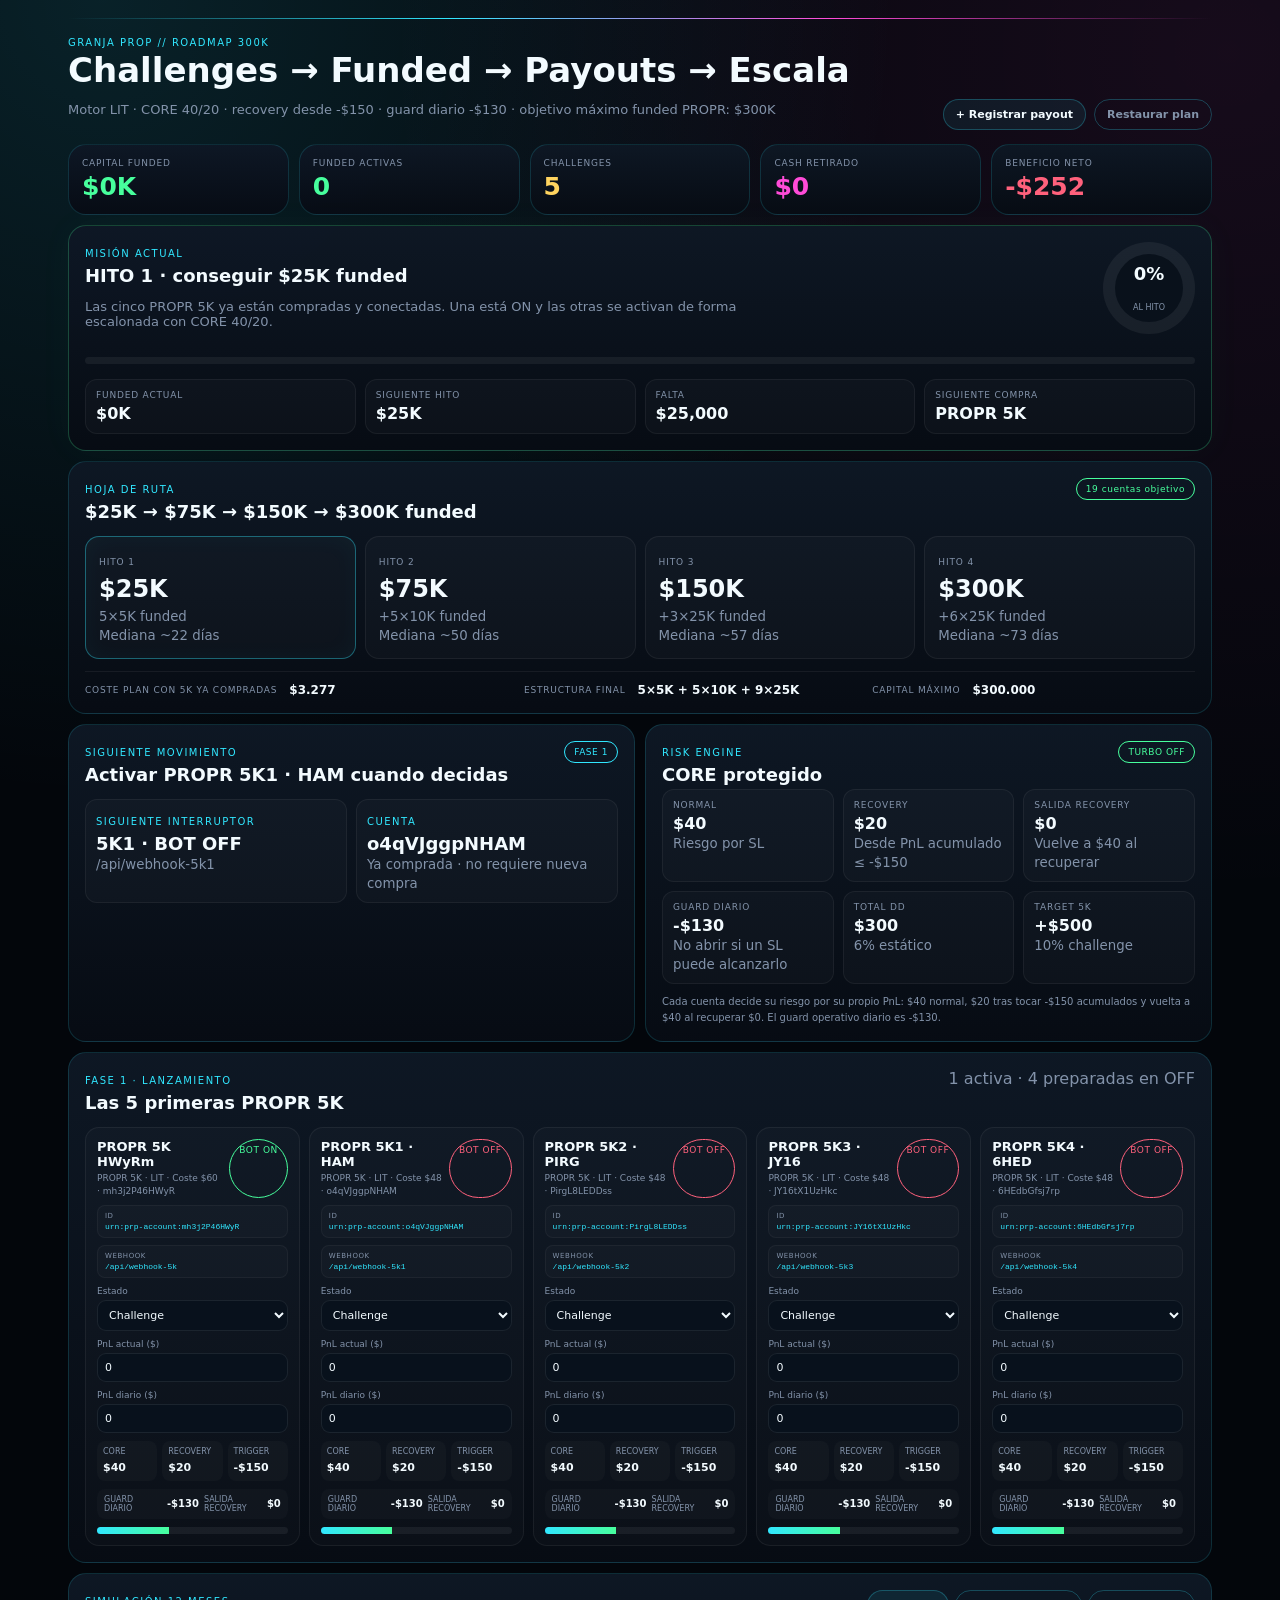
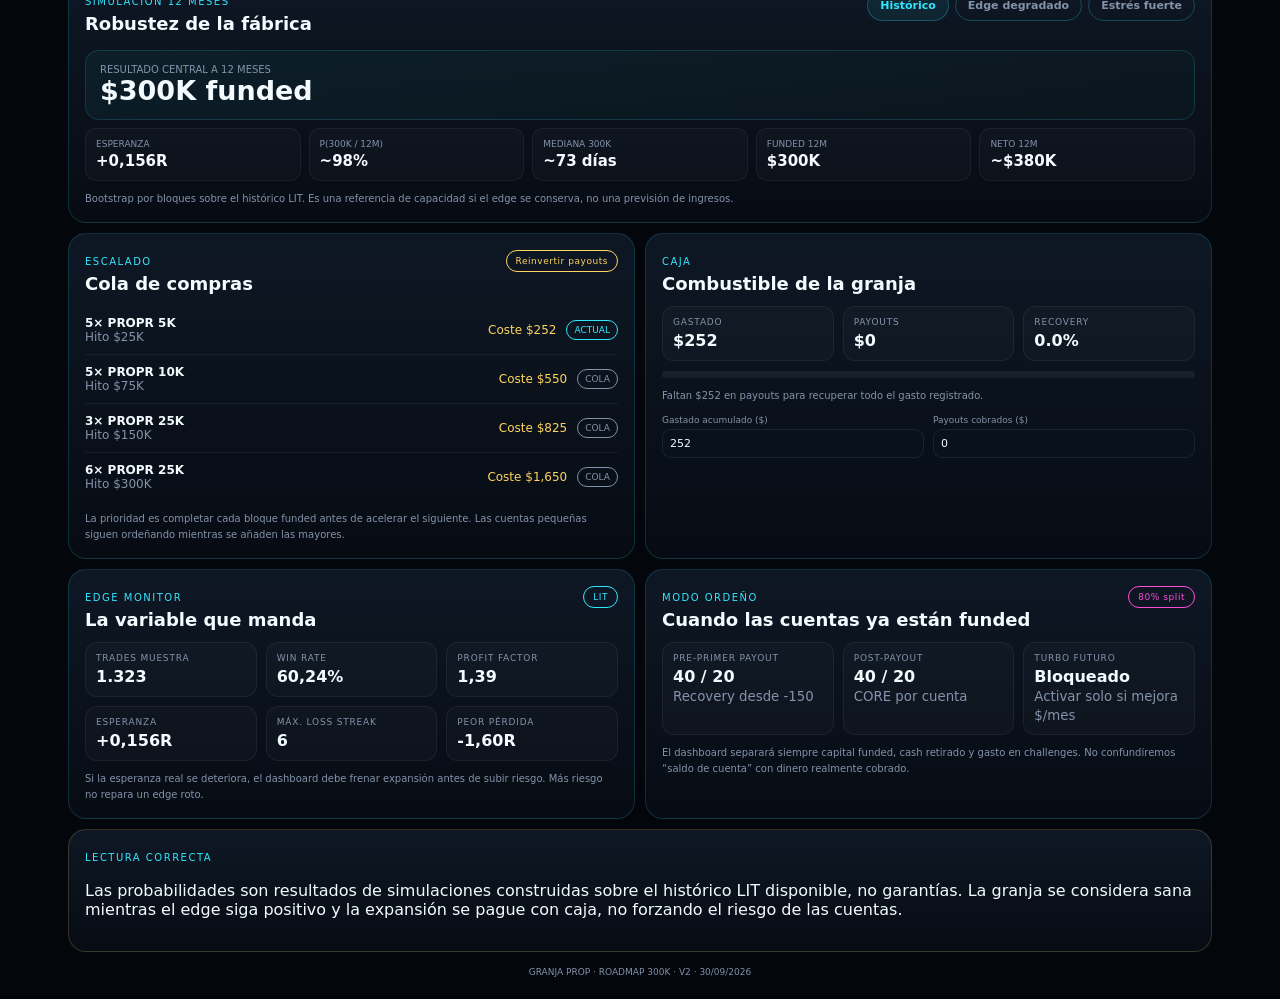
==== commit a2700b6b: "Update roadmap cost after discounted 5K purchases" ====
--- a/granja.html
+++ b/granja.html
@@ -49,7 +49,7 @@
     </div>
     <div class="roadmap" id="roadmap"></div>
     <div class="roadmap-summary">
-      <span>Coste teórico primera pasada</span><strong>$3.325</strong>
+      <span>Coste plan con 5K ya compradas</span><strong>$3.277</strong>
       <span>Estructura final</span><strong>5×5K + 5×10K + 9×25K</strong>
       <span>Capital máximo</span><strong>$300.000</strong>
     </div>
--- a/granja.css
+++ b/granja.css
@@ -1 +1,7 @@
-:root{--bg:#03060b;--panel:#09111b;--panel2:#0d1725;--cyan:#31e7ff;--green:#47ff9d;--amber:#ffd45f;--red:#ff617c;--pink:#ff4bd8;--text:#f3fbff;--muted:#8393aa;--line:rgba(49,231,255,.15)}*{box-sizing:border-box}body{margin:0;color:var(--text);font-family:Inter,system-ui,-apple-system,Segoe UI,Roboto,sans-serif;background:radial-gradient(circle at 8% 0,rgba(49,231,255,.12),transparent 28%),radial-gradient(circle at 96% 2%,rgba(255,75,216,.08),transparent 30%),var(--bg)}.shell{max-width:1180px;margin:auto;padding:18px}.beam{height:1px;background:linear-gradient(90deg,transparent,var(--cyan),var(--pink),transparent);margin-bottom:18px}.hero{display:flex;align-items:flex-end;justify-content:space-between;gap:16px}.kicker,.eyebrow{font-size:10px;letter-spacing:.15em;text-transform:uppercase;color:var(--cyan)}h1{font-size:34px;line-height:1.05;margin:5px 0 4px}h2{font-size:18px;margin:4px 0}.sub,.muted,.note,small{color:var(--muted)}.sub{font-size:13px}.hero-actions{display:flex;gap:8px}.btn,.scenario-tabs button{border:1px solid rgba(49,231,255,.25);background:rgba(49,231,255,.07);color:var(--text);border-radius:999px;padding:8px 12px;font:inherit;font-size:11px;font-weight:700;cursor:pointer}.btn.ghost{background:transparent;color:var(--muted)}.kpis{display:grid;grid-template-columns:repeat(5,1fr);gap:10px;margin-top:14px}.kpi,.panel{background:linear-gradient(180deg,rgba(14,24,37,.97),rgba(7,12,20,.97));border:1px solid var(--line);border-radius:18px}.kpi{padding:13px}.kpi span,.mission-grid span,.roadmap-summary span,.risk-grid span,.cash-grid span,.edge-grid span,.milk-grid span{display:block;color:var(--muted);font-size:9px;text-transform:uppercase;letter-spacing:.09em}.kpi strong{display:block;font-size:25px;margin-top:4px}.panel{padding:16px;margin-top:10px}.panel-head,.mission-head{display:flex;justify-content:space-between;gap:14px;align-items:flex-start}.pill{display:inline-flex;border:1px solid currentColor;border-radius:999px;padding:5px 9px;font-size:9px;letter-spacing:.06em;white-space:nowrap}.cyan{color:var(--cyan)}.green{color:var(--green)}.amber{color:var(--amber)}.red{color:var(--red)}.pink{color:var(--pink)}.mission{border-color:rgba(71,255,157,.24);box-shadow:0 0 36px rgba(71,255,157,.035)}.mission-copy{font-size:13px;color:var(--muted);max-width:720px}.mission-ring{width:92px;height:92px;border-radius:50%;display:grid;place-items:center;background:conic-gradient(var(--green) 0 var(--p,0%),rgba(255,255,255,.06) var(--p,0%) 100%)}.mission-ring>div{width:68px;height:68px;border-radius:50%;background:#09111b;display:grid;place-items:center;text-align:center}.mission-ring strong{font-size:18px}.mission-ring span{font-size:8px;text-transform:uppercase;color:var(--muted)}.big-progress,.progress,.breakbar{height:7px;border-radius:999px;overflow:hidden;background:rgba(255,255,255,.06)}.big-progress{margin:15px 0}.big-progress span,.progress span,.breakbar span{height:100%;display:block;background:linear-gradient(90deg,var(--cyan),var(--green));width:0}.mission-grid,.risk-grid,.cash-grid,.edge-grid,.milk-grid{display:grid;gap:9px}.mission-grid{grid-template-columns:repeat(4,1fr)}.mission-grid>div,.risk-grid>div,.cash-grid>div,.edge-grid>div,.milk-grid>div,.next-action>div{padding:10px;border:1px solid rgba(255,255,255,.055);border-radius:12px;background:rgba(255,255,255,.022)}.mission-grid strong,.risk-grid strong,.cash-grid strong,.edge-grid strong,.milk-grid strong{display:block;margin-top:4px;font-size:16px}.roadmap{display:grid;grid-template-columns:repeat(4,1fr);gap:9px;margin-top:10px}.milestone{position:relative;padding:13px;border:1px solid rgba(255,255,255,.06);border-radius:14px;background:rgba(255,255,255,.022);overflow:hidden}.milestone.done{border-color:rgba(71,255,157,.28)}.milestone.current{border-color:rgba(49,231,255,.38);box-shadow:inset 0 0 24px rgba(49,231,255,.04)}.milestone .step{font-size:9px;color:var(--muted);text-transform:uppercase;letter-spacing:.1em}.milestone strong{display:block;font-size:24px;margin:6px 0 4px}.milestone small{display:block;line-height:1.45}.roadmap-summary{display:grid;grid-template-columns:repeat(3,auto 1fr);gap:8px 12px;align-items:center;margin-top:12px;padding-top:11px;border-top:1px solid rgba(255,255,255,.06);font-size:12px}.split{display:grid;grid-template-columns:1fr 1fr;gap:10px}.next-action{display:grid;grid-template-columns:1fr 1fr;gap:9px;margin-top:10px}.next-action strong{display:block;font-size:18px;margin-top:4px}.risk-grid{grid-template-columns:repeat(3,1fr)}.account-grid{display:grid;grid-template-columns:repeat(5,1fr);gap:9px;margin-top:10px}.account-card{padding:11px;background:rgba(255,255,255,.02);border:1px solid rgba(255,255,255,.06);border-radius:14px}.account-top{display:flex;justify-content:space-between;gap:7px}.account-name{font-weight:800;font-size:13px}.account-meta{font-size:9px;color:var(--muted);margin-top:3px;line-height:1.4}.account-card label{display:block;color:var(--muted);font-size:9px;margin-top:8px}.account-card select,.account-card input,.cash-edit input{width:100%;margin-top:4px;border:1px solid rgba(255,255,255,.08);background:#08111c;color:var(--text);border-radius:9px;padding:7px;font:inherit;font-size:11px}.account-bottom{display:grid;grid-template-columns:repeat(3,1fr);gap:5px;margin:8px 0}.account-bottom div{padding:6px;border-radius:8px;background:rgba(255,255,255,.025)}.account-bottom span{display:block;color:var(--muted);font-size:8px;text-transform:uppercase}.account-bottom strong{font-size:11px}.scenario-tabs{display:flex;gap:6px;flex-wrap:wrap}.scenario-tabs button{color:var(--muted);background:transparent}.scenario-tabs button.active{color:var(--cyan);background:rgba(49,231,255,.08)}.scenario-hero{margin-top:12px;padding:13px 14px;border:1px solid rgba(49,231,255,.15);border-radius:14px;background:linear-gradient(90deg,rgba(49,231,255,.05),rgba(71,255,157,.025))}.scenario-hero strong{font-size:27px}.scenario-hero span{display:block;color:var(--muted);font-size:10px;text-transform:uppercase}.scenario-grid{display:grid;grid-template-columns:repeat(5,1fr);gap:8px;margin-top:8px}.scenario-grid div{padding:10px;border-radius:11px;background:rgba(255,255,255,.022);border:1px solid rgba(255,255,255,.05)}.scenario-grid span{display:block;color:var(--muted);font-size:9px;text-transform:uppercase}.scenario-grid strong{display:block;margin-top:3px;font-size:15px}.ladder{margin-top:8px}.ladder-row{display:grid;grid-template-columns:1fr auto auto;gap:10px;align-items:center;padding:10px 0;border-bottom:1px solid rgba(255,255,255,.055);font-size:12px}.ladder-row:last-child{border-bottom:none}.ladder-row .cost{color:var(--amber)}.ladder-row .status{font-size:9px;border-radius:999px;padding:4px 7px;border:1px solid currentColor}.cash-grid{grid-template-columns:repeat(3,1fr);margin-top:8px}.breakbar{margin-top:10px}.cash-edit{display:grid;grid-template-columns:1fr 1fr;gap:9px;margin-top:11px}.cash-edit label{font-size:9px;color:var(--muted)}.edge-grid{grid-template-columns:repeat(3,1fr);margin-top:8px}.milk-grid{grid-template-columns:repeat(3,1fr);margin-top:8px}.note{font-size:10px;line-height:1.55;margin:10px 0 0}.caution{border-color:rgba(255,212,95,.18)}footer{text-align:center;color:var(--muted);font-size:9px;padding:15px 0 4px}@media(max-width:900px){.hero{display:block}.hero-actions{margin-top:10px}.kpis{grid-template-columns:repeat(2,1fr)}.split{grid-template-columns:1fr}.account-grid{grid-template-columns:repeat(2,1fr)}.roadmap{grid-template-columns:repeat(2,1fr)}.scenario-grid{grid-template-columns:repeat(2,1fr)}.roadmap-summary{grid-template-columns:1fr 1fr}.mission-grid{grid-template-columns:repeat(2,1fr)}}@media(max-width:560px){.shell{padding:11px}h1{font-size:26px}.account-grid,.roadmap,.scenario-grid,.mission-grid,.risk-grid,.cash-grid,.edge-grid,.milk-grid,.cash-edit,.next-action{grid-template-columns:1fr}.mission-ring{width:76px;height:76px}.roadmap-summary{grid-template-columns:1fr}.kpi strong{font-size:21px}}+:root{--bg:#03060b;--panel:#09111b;--panel2:#0d1725;--cyan:#31e7ff;--green:#47ff9d;--amber:#ffd45f;--red:#ff617c;--pink:#ff4bd8;--text:#f3fbff;--muted:#8393aa;--line:rgba(49,231,255,.15)}*{box-sizing:border-box}body{margin:0;color:var(--text);font-family:Inter,system-ui,-apple-system,Segoe UI,Roboto,sans-serif;background:radial-gradient(circle at 8% 0,rgba(49,231,255,.12),transparent 28%),radial-gradient(circle at 96% 2%,rgba(255,75,216,.08),transparent 30%),var(--bg)}.shell{max-width:1180px;margin:auto;padding:18px}.beam{height:1px;background:linear-gradient(90deg,transparent,var(--cyan),var(--pink),transparent);margin-bottom:18px}.hero{display:flex;align-items:flex-end;justify-content:space-between;gap:16px}.kicker,.eyebrow{font-size:10px;letter-spacing:.15em;text-transform:uppercase;color:var(--cyan)}h1{font-size:34px;line-height:1.05;margin:5px 0 4px}h2{font-size:18px;margin:4px 0}.sub,.muted,.note,small{color:var(--muted)}.sub{font-size:13px}.hero-actions{display:flex;gap:8px}.btn,.scenario-tabs button{border:1px solid rgba(49,231,255,.25);background:rgba(49,231,255,.07);color:var(--text);border-radius:999px;padding:8px 12px;font:inherit;font-size:11px;font-weight:700;cursor:pointer}.btn.ghost{background:transparent;color:var(--muted)}.kpis{display:grid;grid-template-columns:repeat(5,1fr);gap:10px;margin-top:14px}.kpi,.panel{background:linear-gradient(180deg,rgba(14,24,37,.97),rgba(7,12,20,.97));border:1px solid var(--line);border-radius:18px}.kpi{padding:13px}.kpi span,.mission-grid span,.roadmap-summary span,.risk-grid span,.cash-grid span,.edge-grid span,.milk-grid span{display:block;color:var(--muted);font-size:9px;text-transform:uppercase;letter-spacing:.09em}.kpi strong{display:block;font-size:25px;margin-top:4px}.panel{padding:16px;margin-top:10px}.panel-head,.mission-head{display:flex;justify-content:space-between;gap:14px;align-items:flex-start}.pill{display:inline-flex;border:1px solid currentColor;border-radius:999px;padding:5px 9px;font-size:9px;letter-spacing:.06em;white-space:nowrap}.cyan{color:var(--cyan)}.green{color:var(--green)}.amber{color:var(--amber)}.red{color:var(--red)}.pink{color:var(--pink)}.mission{border-color:rgba(71,255,157,.24);box-shadow:0 0 36px rgba(71,255,157,.035)}.mission-copy{font-size:13px;color:var(--muted);max-width:720px}.mission-ring{width:92px;height:92px;border-radius:50%;display:grid;place-items:center;background:conic-gradient(var(--green) 0 var(--p,0%),rgba(255,255,255,.06) var(--p,0%) 100%)}.mission-ring>div{width:68px;height:68px;border-radius:50%;background:#09111b;display:grid;place-items:center;text-align:center}.mission-ring strong{font-size:18px}.mission-ring span{font-size:8px;text-transform:uppercase;color:var(--muted)}.big-progress,.progress,.breakbar{height:7px;border-radius:999px;overflow:hidden;background:rgba(255,255,255,.06)}.big-progress{margin:15px 0}.big-progress span,.progress span,.breakbar span{height:100%;display:block;background:linear-gradient(90deg,var(--cyan),var(--green));width:0}.mission-grid,.risk-grid,.cash-grid,.edge-grid,.milk-grid{display:grid;gap:9px}.mission-grid{grid-template-columns:repeat(4,1fr)}.mission-grid>div,.risk-grid>div,.cash-grid>div,.edge-grid>div,.milk-grid>div,.next-action>div{padding:10px;border:1px solid rgba(255,255,255,.055);border-radius:12px;background:rgba(255,255,255,.022)}.mission-grid strong,.risk-grid strong,.cash-grid strong,.edge-grid strong,.milk-grid strong{display:block;margin-top:4px;font-size:16px}.roadmap{display:grid;grid-template-columns:repeat(4,1fr);gap:9px;margin-top:10px}.milestone{position:relative;padding:13px;border:1px solid rgba(255,255,255,.06);border-radius:14px;background:rgba(255,255,255,.022);overflow:hidden}.milestone.done{border-color:rgba(71,255,157,.28)}.milestone.current{border-color:rgba(49,231,255,.38);box-shadow:inset 0 0 24px rgba(49,231,255,.04)}.milestone .step{font-size:9px;color:var(--muted);text-transform:uppercase;letter-spacing:.1em}.milestone strong{display:block;font-size:24px;margin:6px 0 4px}.milestone small{display:block;line-height:1.45}.roadmap-summary{display:grid;grid-template-columns:repeat(3,auto 1fr);gap:8px 12px;align-items:center;margin-top:12px;padding-top:11px;border-top:1px solid rgba(255,255,255,.06);font-size:12px}.split{display:grid;grid-template-columns:1fr 1fr;gap:10px}.next-action{display:grid;grid-template-columns:1fr 1fr;gap:9px;margin-top:10px}.next-action strong{display:block;font-size:18px;margin-top:4px}.risk-grid{grid-template-columns:repeat(3,1fr)}.account-grid{display:grid;grid-template-columns:repeat(5,1fr);gap:9px;margin-top:10px}.account-card{padding:11px;background:rgba(255,255,255,.02);border:1px solid rgba(255,255,255,.06);border-radius:14px}.account-top{display:flex;justify-content:space-between;gap:7px}.account-name{font-weight:800;font-size:13px}.account-meta{font-size:9px;color:var(--muted);margin-top:3px;line-height:1.4}.account-card label{display:block;color:var(--muted);font-size:9px;margin-top:8px}.account-card select,.account-card input,.cash-edit input{width:100%;margin-top:4px;border:1px solid rgba(255,255,255,.08);background:#08111c;color:var(--text);border-radius:9px;padding:7px;font:inherit;font-size:11px}.account-bottom{display:grid;grid-template-columns:repeat(3,1fr);gap:5px;margin:8px 0}.account-bottom div{padding:6px;border-radius:8px;background:rgba(255,255,255,.025)}.account-bottom span{display:block;color:var(--muted);font-size:8px;text-transform:uppercase}.account-bottom strong{font-size:11px}.scenario-tabs{display:flex;gap:6px;flex-wrap:wrap}.scenario-tabs button{color:var(--muted);background:transparent}.scenario-tabs button.active{color:var(--cyan);background:rgba(49,231,255,.08)}.scenario-hero{margin-top:12px;padding:13px 14px;border:1px solid rgba(49,231,255,.15);border-radius:14px;background:linear-gradient(90deg,rgba(49,231,255,.05),rgba(71,255,157,.025))}.scenario-hero strong{font-size:27px}.scenario-hero span{display:block;color:var(--muted);font-size:10px;text-transform:uppercase}.scenario-grid{display:grid;grid-template-columns:repeat(5,1fr);gap:8px;margin-top:8px}.scenario-grid div{padding:10px;border-radius:11px;background:rgba(255,255,255,.022);border:1px solid rgba(255,255,255,.05)}.scenario-grid span{display:block;color:var(--muted);font-size:9px;text-transform:uppercase}.scenario-grid strong{display:block;margin-top:3px;font-size:15px}.ladder{margin-top:8px}.ladder-row{display:grid;grid-template-columns:1fr auto auto;gap:10px;align-items:center;padding:10px 0;border-bottom:1px solid rgba(255,255,255,.055);font-size:12px}.ladder-row:last-child{border-bottom:none}.ladder-row .cost{color:var(--amber)}.ladder-row .status{font-size:9px;border-radius:999px;padding:4px 7px;border:1px solid currentColor}.cash-grid{grid-template-columns:repeat(3,1fr);margin-top:8px}.breakbar{margin-top:10px}.cash-edit{display:grid;grid-template-columns:1fr 1fr;gap:9px;margin-top:11px}.cash-edit label{font-size:9px;color:var(--muted)}.edge-grid{grid-template-columns:repeat(3,1fr);margin-top:8px}.milk-grid{grid-template-columns:repeat(3,1fr);margin-top:8px}.note{font-size:10px;line-height:1.55;margin:10px 0 0}.caution{border-color:rgba(255,212,95,.18)}footer{text-align:center;color:var(--muted);font-size:9px;padding:15px 0 4px}@media(max-width:900px){.hero{display:block}.hero-actions{margin-top:10px}.kpis{grid-template-columns:repeat(2,1fr)}.split{grid-template-columns:1fr}.account-grid{grid-template-columns:repeat(2,1fr)}.roadmap{grid-template-columns:repeat(2,1fr)}.scenario-grid{grid-template-columns:repeat(2,1fr)}.roadmap-summary{grid-template-columns:1fr 1fr}.mission-grid{grid-template-columns:repeat(2,1fr)}}@media(max-width:560px){.shell{padding:11px}h1{font-size:26px}.account-grid,.roadmap,.scenario-grid,.mission-grid,.risk-grid,.cash-grid,.edge-grid,.milk-grid,.cash-edit,.next-action{grid-template-columns:1fr}.mission-ring{width:76px;height:76px}.roadmap-summary{grid-template-columns:1fr}.kpi strong{font-size:21px}}
+.account-tech{margin-top:7px;padding:6px 7px;border-radius:8px;background:rgba(255,255,255,.018);border:1px solid rgba(255,255,255,.045);overflow:hidden}
+.account-tech span{display:block;color:var(--muted);font-size:7px;text-transform:uppercase;letter-spacing:.08em}
+.account-tech code{display:block;margin-top:2px;color:var(--cyan);font-size:8px;white-space:nowrap;overflow:hidden;text-overflow:ellipsis}
+.account-guard{display:grid;grid-template-columns:1fr auto 1fr auto;gap:5px;align-items:center;margin:7px 0 8px;padding:6px 7px;border-radius:8px;background:rgba(255,255,255,.02);font-size:8px}
+.account-guard span{color:var(--muted);text-transform:uppercase}
+.account-guard strong{font-size:10px}
